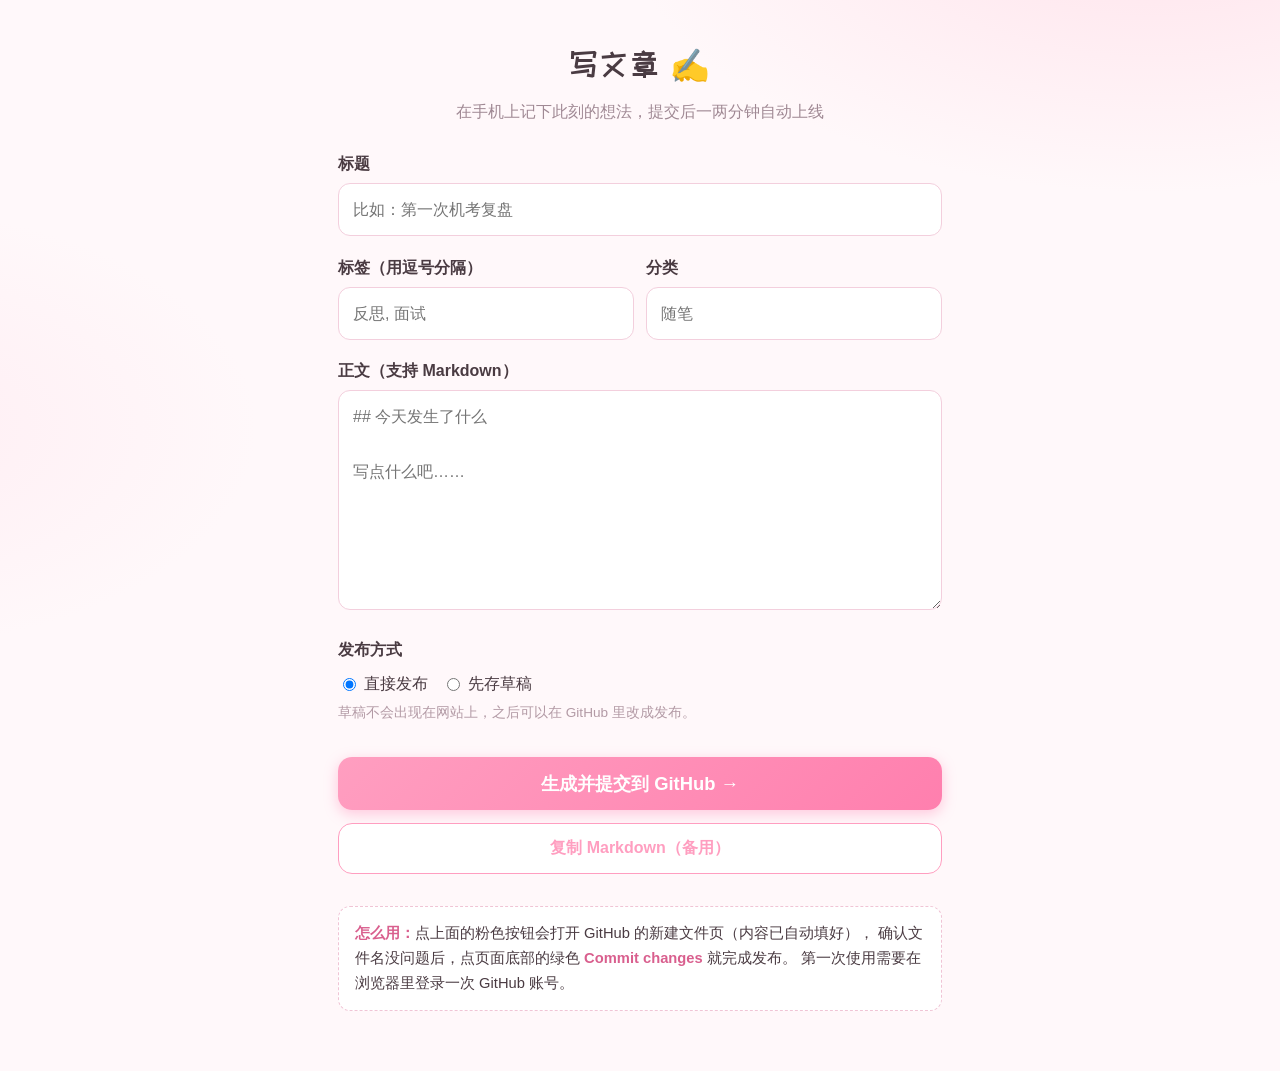
==== static/write/index.html @ 47b3979e "界面大升级：樱花飘落背景、千束头像 logo、可爱字体、手机写文章组件 - 樱花动态背景：CSS/JS 花瓣飘落动画 + 粉色渐变底色，暗色模式自适应 - 字体：站酷快乐体（标题）+ 正文字号行距优化" ====
<!DOCTYPE html>
<html lang="zh-CN">
<head>
<meta charset="utf-8" />
<meta name="viewport" content="width=device-width, initial-scale=1.0" />
<meta name="robots" content="noindex" />
<title>万束屋 · 写文章</title>
<link rel="preconnect" href="https://fonts.loli.net" crossorigin>
<link href="https://fonts.loli.net/css2?family=ZCOOL+KuaiLe&display=swap" rel="stylesheet">
<style>
  :root {
    --pink: #ff9ec0; --pink-soft: #ffe4ee; --ink: #4a3b42;
  }
  * { box-sizing: border-box; }
  body {
    margin: 0; min-height: 100vh;
    font: 16px/1.7 -apple-system, "PingFang SC", "Microsoft YaHei", sans-serif;
    color: var(--ink);
    background:
      radial-gradient(900px 500px at 90% -10%, rgba(255,211,224,.6), transparent 60%),
      radial-gradient(700px 400px at -10% 40%, rgba(255,228,237,.5), transparent 55%),
      #fff8fa;
  }
  .wrap { max-width: 640px; margin: 0 auto; padding: 24px 18px 60px; }
  h1 {
    font-family: "ZCOOL KuaiLe", "YouYuan", "幼圆", sans-serif;
    font-weight: 400; letter-spacing: .05em;
    font-size: 2rem; text-align: center; margin: .4em 0 .2em;
  }
  .sub { text-align: center; color: #a08994; margin-bottom: 1.6em; }
  label { display: block; margin: 1.1em 0 .35em; font-weight: 600; }
  input[type=text], textarea {
    width: 100%; padding: 12px 14px; border: 1.5px solid #f3cfdd;
    border-radius: 12px; font: inherit; background: #fff;
    outline: none; transition: border-color .15s;
  }
  input[type=text]:focus, textarea:focus { border-color: var(--pink); }
  textarea { min-height: 220px; resize: vertical; }
  .row { display: flex; gap: 12px; }
  .row > div { flex: 1; }
  .hint { font-size: .85rem; color: #b39aa5; margin-top: .3em; }
  .radio { display: flex; gap: 14px; margin-top: .4em; }
  .radio span { display: flex; align-items: center; gap: 5px; cursor: pointer; }
  .btn {
    display: block; width: 100%; margin-top: 1.8em; padding: 14px;
    border: none; border-radius: 14px; cursor: pointer;
    background: linear-gradient(135deg, #ff9ec0, #ff7fae);
    color: #fff; font-size: 1.15rem; font-weight: 700;
    box-shadow: 0 4px 14px rgba(255,126,174,.4);
  }
  .btn:active { transform: translateY(1px); }
  .btn.ghost {
    background: #fff; color: var(--pink); border: 1.5px solid var(--pink);
    box-shadow: none; margin-top: .8em; font-size: 1rem;
  }
  .note {
    margin-top: 2.2em; padding: 14px 16px; border-radius: 12px;
    background: #fff; border: 1px dashed #f0c4d5; font-size: .92rem;
  }
  .note b { color: #d95f8e; }
  .ok { display: none; margin-top: 1em; padding: 12px; border-radius: 12px;
        background: #eafff0; color: #2e7d4f; border: 1px solid #b8e6c8; }
</style>
</head>
<body>
<div class="wrap">
  <h1>写文章 ✍️</h1>
  <div class="sub">在手机上记下此刻的想法，提交后一两分钟自动上线</div>

  <label>标题</label>
  <input type="text" id="title" placeholder="比如：第一次机考复盘" />

  <div class="row">
    <div>
      <label>标签（用逗号分隔）</label>
      <input type="text" id="tags" placeholder="反思, 面试" />
    </div>
    <div>
      <label>分类</label>
      <input type="text" id="cat" placeholder="随笔" />
    </div>
  </div>

  <label>正文（支持 Markdown）</label>
  <textarea id="body" placeholder="## 今天发生了什么&#10;&#10;写点什么吧……"></textarea>

  <label>发布方式</label>
  <div class="radio">
    <span><input type="radio" name="draft" value="false" checked /> 直接发布</span>
    <span><input type="radio" name="draft" value="true" /> 先存草稿</span>
  </div>
  <div class="hint">草稿不会出现在网站上，之后可以在 GitHub 里改成发布。</div>

  <button class="btn" id="go">生成并提交到 GitHub →</button>
  <button class="btn ghost" id="copy">复制 Markdown（备用）</button>
  <div class="ok" id="ok">✅ 已复制 Markdown，去 GitHub 粘贴即可</div>

  <div class="note">
    <b>怎么用：</b>点上面的粉色按钮会打开 GitHub 的新建文件页（内容已自动填好），
    确认文件名没问题后，点页面底部的绿色 <b>Commit changes</b> 就完成发布。
    第一次使用需要在浏览器里登录一次 GitHub 账号。
  </div>
</div>

<script>
(function () {
  var $ = function (id) { return document.getElementById(id); };

  function pad(n) { return n < 10 ? "0" + n : "" + n; }

  function nowStr() {
    var d = new Date();
    return d.getFullYear() + "-" + pad(d.getMonth() + 1) + "-" + pad(d.getDate()) +
           "T" + pad(d.getHours()) + ":" + pad(d.getMinutes()) + ":00+08:00";
  }

  function slug(s) {
    return (s || "").replace(/[\\/:*?"<>|\s#]+/g, "-").replace(/^-+|-+$/g, "") || "未命名";
  }

  function build() {
    var title = $("title").value.trim() || "未命名";
    var tags = $("tags").value.split(/[,，]/).map(function (t) { return t.trim(); }).filter(Boolean);
    var cat = $("cat").value.trim();
    var draft = document.querySelector('input[name=draft]:checked').value;
    var body = $("body").value.trim() || "（正文待补充）";

    var fm = [
      "---",
      "title: '" + title.replace(/'/g, "''") + "'",
      "date: '" + nowStr() + "'",
      "draft: " + draft,
      "tags: [" + tags.map(function (t) { return "'" + t.replace(/'/g, "''") + "'"; }).join(", ") + "]",
      "categories: [" + (cat ? "'" + cat.replace(/'/g, "''") + "'" : "") + "]",
      "description: ''",
      "---",
      "",
      body,
      ""
    ].join("\n");

    var fname = "content/posts/" + nowStr().slice(0, 10) + "-" + nowStr().slice(11, 13) + nowStr().slice(14, 16) + "-" + slug(title) + ".md";
    return { md: fm, fname: fname };
  }

  $("go").addEventListener("click", function () {
    var r = build();
    var url = "https://github.com/huayuliu114514/huayuliu114514.github.io/new/main/?filename=" +
              encodeURIComponent(r.fname) + "&value=" + encodeURIComponent(r.md);
    window.open(url, "_blank");
  });

  $("copy").addEventListener("click", function () {
    var r = build();
    var text = r.fname + "\n\n" + r.md;
    if (navigator.clipboard && navigator.clipboard.writeText) {
      navigator.clipboard.writeText(text).then(function () {
        $("ok").style.display = "block";
        setTimeout(function () { $("ok").style.display = "none"; }, 3000);
      });
    } else {
      window.prompt("复制这段内容：", text);
    }
  });
})();
</script>
</body>
</html>
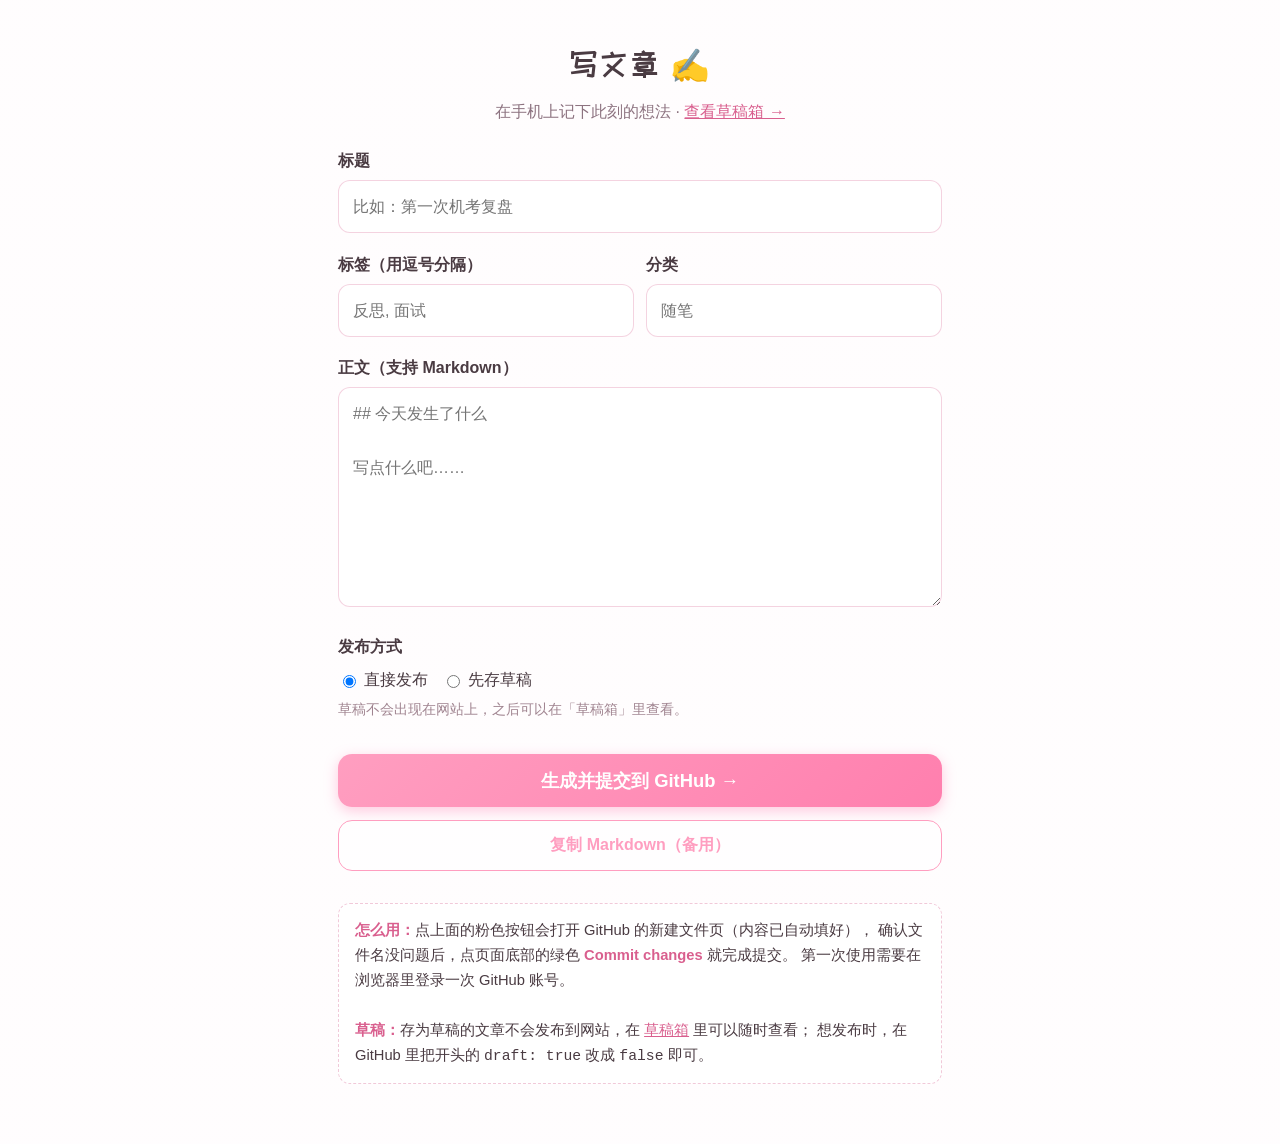
==== commit 8376aba8: "换新背景图，新增草稿箱组件（与全站同款背景效果） - 背景替换为用户提供的新截图（重压缩为 1920/960 双尺寸） - 新增 /drafts/ 草稿箱页面：从 GitHub 仓库实时读取 draf" ====
--- a/static/write/index.html
+++ b/static/write/index.html
@@ -17,9 +17,16 @@
     font: 16px/1.7 -apple-system, "PingFang SC", "Microsoft YaHei", sans-serif;
     color: var(--ink);
     background:
-      radial-gradient(900px 500px at 90% -10%, rgba(255,211,224,.6), transparent 60%),
-      radial-gradient(700px 400px at -10% 40%, rgba(255,228,237,.5), transparent 55%),
-      #fff8fa;
+      linear-gradient(rgba(255, 250, 252, 0.42), rgba(255, 250, 252, 0.42)),
+      url("/img/bg-1920.jpg") center / cover fixed no-repeat;
+  }
+  @media screen and (max-width: 900px) {
+    body {
+      background-image:
+        linear-gradient(rgba(255, 250, 252, 0.46), rgba(255, 250, 252, 0.46)),
+        url("/img/bg-960.jpg");
+      background-attachment: scroll;
+    }
   }
   .wrap { max-width: 640px; margin: 0 auto; padding: 24px 18px 60px; }
   h1 {
@@ -27,18 +34,21 @@
     font-weight: 400; letter-spacing: .05em;
     font-size: 2rem; text-align: center; margin: .4em 0 .2em;
   }
-  .sub { text-align: center; color: #a08994; margin-bottom: 1.6em; }
+  .sub { text-align: center; color: #8d7380; margin-bottom: 1.4em; }
+  .sub a { color: #d95f8e; }
   label { display: block; margin: 1.1em 0 .35em; font-weight: 600; }
   input[type=text], textarea {
-    width: 100%; padding: 12px 14px; border: 1.5px solid #f3cfdd;
-    border-radius: 12px; font: inherit; background: #fff;
+    width: 100%; padding: 12px 14px; border: 1.5px solid rgba(243,207,221,.9);
+    border-radius: 12px; font: inherit; color: var(--ink);
+    background: rgba(255,255,255,.82);
+    backdrop-filter: blur(6px); -webkit-backdrop-filter: blur(6px);
     outline: none; transition: border-color .15s;
   }
   input[type=text]:focus, textarea:focus { border-color: var(--pink); }
   textarea { min-height: 220px; resize: vertical; }
   .row { display: flex; gap: 12px; }
   .row > div { flex: 1; }
-  .hint { font-size: .85rem; color: #b39aa5; margin-top: .3em; }
+  .hint { font-size: .85rem; color: #a08490; margin-top: .3em; }
   .radio { display: flex; gap: 14px; margin-top: .4em; }
   .radio span { display: flex; align-items: center; gap: 5px; cursor: pointer; }
   .btn {
@@ -50,22 +60,43 @@
   }
   .btn:active { transform: translateY(1px); }
   .btn.ghost {
-    background: #fff; color: var(--pink); border: 1.5px solid var(--pink);
+    background: rgba(255,255,255,.82); color: var(--pink); border: 1.5px solid var(--pink);
     box-shadow: none; margin-top: .8em; font-size: 1rem;
   }
   .note {
     margin-top: 2.2em; padding: 14px 16px; border-radius: 12px;
-    background: #fff; border: 1px dashed #f0c4d5; font-size: .92rem;
+    background: rgba(255,255,255,.75); border: 1px dashed rgba(240,196,213,.9);
+    backdrop-filter: blur(6px); -webkit-backdrop-filter: blur(6px);
+    font-size: .92rem;
   }
   .note b { color: #d95f8e; }
   .ok { display: none; margin-top: 1em; padding: 12px; border-radius: 12px;
         background: #eafff0; color: #2e7d4f; border: 1px solid #b8e6c8; }
+
+  /* 樱花飘落 */
+  .sakura-container { position: fixed; inset: 0; pointer-events: none; z-index: 30; overflow: hidden; }
+  .sakura-petal {
+    position: absolute; top: -6vh;
+    border-radius: 150% 0 150% 0;
+    background: linear-gradient(135deg, #ffd9e6 10%, #ffb3cc 70%, #ff9ec0);
+    box-shadow: inset -1px -1px 2px rgba(230,120,160,.35), inset 1px 1px 2px rgba(255,255,255,.65);
+    opacity: var(--petal-opacity, 0.5);
+    animation: sakura-fall linear infinite;
+  }
+  @keyframes sakura-fall {
+    0%   { transform: translate3d(0, -8vh, 0) rotate(0deg); }
+    25%  { transform: translate3d(6vw, 22vh, 0) rotate(105deg); }
+    50%  { transform: translate3d(-6vw, 52vh, 0) rotate(220deg); }
+    75%  { transform: translate3d(5vw, 80vh, 0) rotate(325deg); }
+    100% { transform: translate3d(-4vw, 112vh, 0) rotate(430deg); }
+  }
+  @media (prefers-reduced-motion: reduce) { .sakura-container { display: none; } }
 </style>
 </head>
 <body>
 <div class="wrap">
   <h1>写文章 ✍️</h1>
-  <div class="sub">在手机上记下此刻的想法，提交后一两分钟自动上线</div>
+  <div class="sub">在手机上记下此刻的想法 · <a href="/drafts/">查看草稿箱 →</a></div>
 
   <label>标题</label>
   <input type="text" id="title" placeholder="比如：第一次机考复盘" />
@@ -89,7 +120,7 @@
     <span><input type="radio" name="draft" value="false" checked /> 直接发布</span>
     <span><input type="radio" name="draft" value="true" /> 先存草稿</span>
   </div>
-  <div class="hint">草稿不会出现在网站上，之后可以在 GitHub 里改成发布。</div>
+  <div class="hint">草稿不会出现在网站上，之后可以在「草稿箱」里查看。</div>
 
   <button class="btn" id="go">生成并提交到 GitHub →</button>
   <button class="btn ghost" id="copy">复制 Markdown（备用）</button>
@@ -97,14 +128,38 @@
 
   <div class="note">
     <b>怎么用：</b>点上面的粉色按钮会打开 GitHub 的新建文件页（内容已自动填好），
-    确认文件名没问题后，点页面底部的绿色 <b>Commit changes</b> 就完成发布。
-    第一次使用需要在浏览器里登录一次 GitHub 账号。
+    确认文件名没问题后，点页面底部的绿色 <b>Commit changes</b> 就完成提交。
+    第一次使用需要在浏览器里登录一次 GitHub 账号。<br><br>
+    <b>草稿：</b>存为草稿的文章不会发布到网站，在 <a href="/drafts/" style="color:#d95f8e">草稿箱</a> 里可以随时查看；
+    想发布时，在 GitHub 里把开头的 <code>draft: true</code> 改成 <code>false</code> 即可。
   </div>
 </div>
 
 <script>
 (function () {
   var $ = function (id) { return document.getElementById(id); };
+
+  // 樱花动画
+  if (!window.matchMedia("(prefers-reduced-motion: reduce)").matches) {
+    var c = document.createElement("div");
+    c.className = "sakura-container";
+    c.setAttribute("aria-hidden", "true");
+    var n = window.innerWidth < 600 ? 10 : 18;
+    for (var i = 0; i < n; i++) {
+      var p = document.createElement("div");
+      p.className = "sakura-petal";
+      var size = 9 + Math.random() * 9;
+      var dur = 9 + Math.random() * 9;
+      p.style.left = (Math.random() * 100).toFixed(2) + "vw";
+      p.style.width = size.toFixed(1) + "px";
+      p.style.height = (size * 1.35).toFixed(1) + "px";
+      p.style.animationDuration = dur.toFixed(1) + "s";
+      p.style.animationDelay = (-Math.random() * dur).toFixed(1) + "s";
+      p.style.setProperty("--petal-opacity", (0.35 + Math.random() * 0.4).toFixed(2));
+      c.appendChild(p);
+    }
+    document.body.appendChild(c);
+  }
 
   function pad(n) { return n < 10 ? "0" + n : "" + n; }
 
